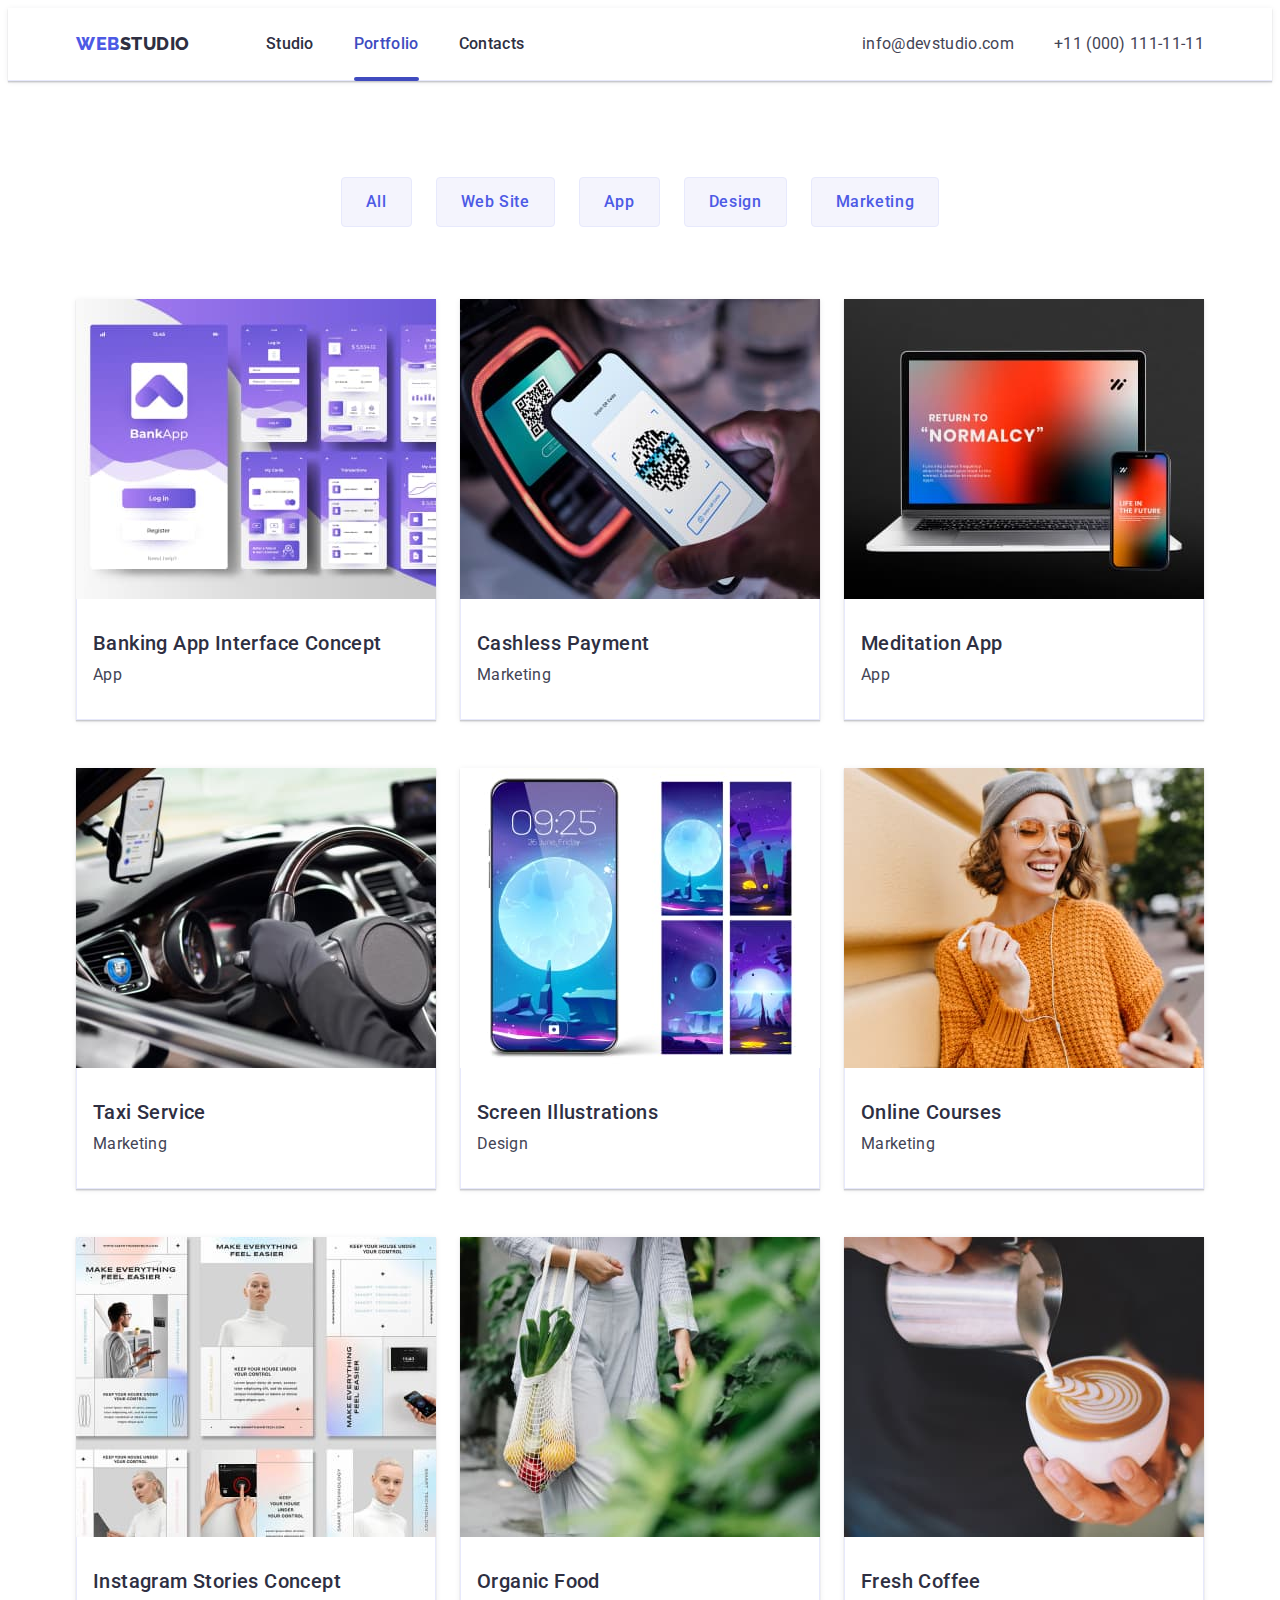
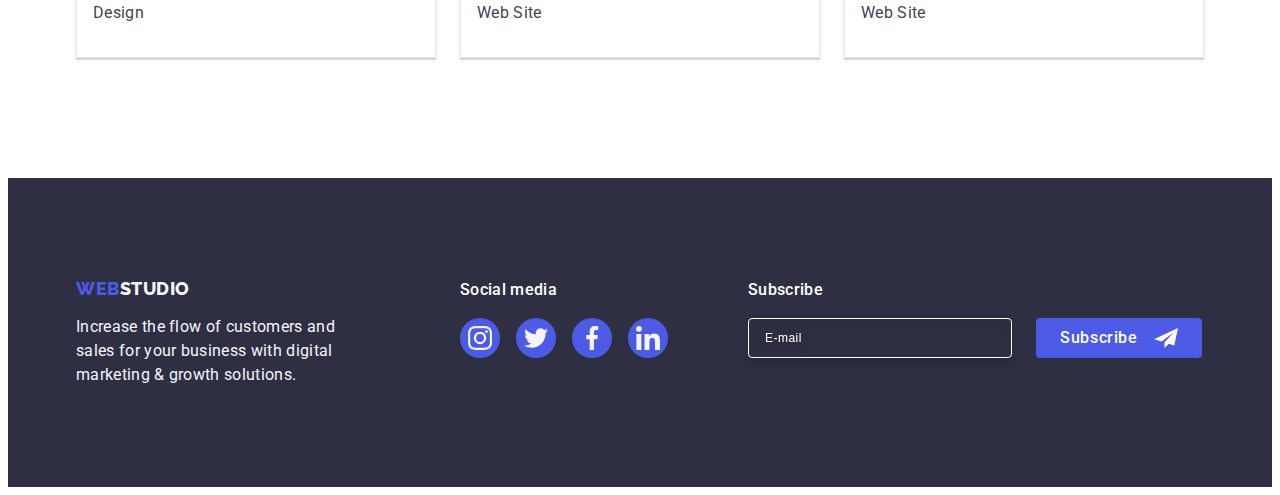
==== portfolio.html @ f2e0dff4 "Initial commit" ====
<!DOCTYPE html>
<html lang="en">
<head>
    <meta charset="UTF-8">
    <meta name="description" content="digital marketing and growth solutions for the business">
    <link rel="preconnect" href="https://fonts.googleapis.com">
    <link rel="preconnect" href="https://fonts.gstatic.com" crossorigin>
    <link href="https://fonts.googleapis.com/css2?family=Raleway:wght@800&family=Roboto:wght@400;500;700;900&display=swap" rel="stylesheet">
    <title>Portfolio</title>
    <link rel="stylesheet" href="https://cdnjs.cloudflare.com/ajax/libs/modern-normalize/2.0.0/modern-normalize.min.css" integrity="sha512-4xo8blKMVCiXpTaLzQSLSw3KFOVPWhm/TRtuPVc4WG6kUgjH6J03IBuG7JZPkcWMxJ5huwaBpOpnwYElP/m6wg==" crossorigin="anonymous" referrerpolicy="no-referrer" />
    <link rel="stylesheet" href="./css/styles.css"/>
</head>

<body>
    <header class="header">
<div class="container header-container">
    <nav class="header-navigation">
        <a href="./index.html" class="header-logo link">Web<span class="header-logo-studio">Studio</span></a>
        <ul class="header-menu-list list">
            <li class="header-menu-item"><a href="./index.html" class="header-item link">Studio</a></li>
            <li class="header-menu-item"><a href="./portfolio.html" class="header-item current link">Portfolio</a></li>
            <li class="header-menu-item"><a href="" class="header-item link">Contacts</a></li>
        </ul>
    </nav>
    <address class="address">
        <ul class="header-contacts-list list">
            <li>
                <a href="mailto:info@devstudio.com" class="header-contacts-item link">info@devstudio.com</a>
            </li>
            <li>
                <a href="tel:+110001111111" class="header-contacts-item link">+11 (000) 111-11-11</a>
            </li>
        </ul>
        
    </address>
</div>
    </header>

    <main>
        <section class="section-portfolio">
            <div class="container">
                <h1 class="visually-hidden">Lorem ipsum dolor sit amet consectetur adipisicing elit. Repellendus unde facere blanditiis vitae nobis saepe enim possimus magnam dolorum.</h1>
                <ul class="button-list list">
                    <li><button class="button-item" type="button">All</button></li>
                    <li><button class="button-item" type="button">Web Site</button></li>
                    <li><button class="button-item" type="button">App</button></li>
                    <li><button class="button-item" type="button">Design</button></li>
                    <li><button class="button-item" type="button">Marketing</button></li>
                </ul>
            
                <ul class="menu-services-list list">
                    <li class="card-portf">
                        <a class="menu-services-item link" href="">
                            <div class="card-portfolio-wrap">
                                <img class="card-portfolio" src="./images/banking_app_interface.jpg" alt="banking app interface" 
                                width="360" 
                                height="300">
                                
                                <p class="cover-card-portf-text">14 Stylish and User-Friendly App Design Concepts · Task Manager App · Calorie Tracker App · Exotic Fruit Ecommerce App · Cloud Storage App</p>
                                
                            </div>
                                <div class="by-line-portf">
                                    <h2 class="name-menu-item">Banking App Interface Concept</h2>
                                    <p class="menu-text">App</p>
                                </div>
                            
                        </a>
                    </li>
                <li class="card-portf">
                    <a class="menu-services-item link" href="">
                        <div class="card-portfolio-wrap">
                            <img class="image-portfolio" src="./images/cashless_payment.jpg" alt="payment by phone"
                            width="360" 
                            height="300">
                            
                                <p class="cover-card-portf-text">14 Stylish and User-Friendly App Design Concepts · Task Manager App · Calorie Tracker App · Exotic Fruit Ecommerce App · Cloud Storage App</p>
                    
                        </div>
                        <div class="by-line-portf">
                            <h2 class="name-menu-item">Cashless Payment</h2>
                            <p class="menu-text">Marketing</p>
                        </div>
                    </a>
                </li>
                <li class="card-portf">
                    <a class="menu-services-item link" href="">
                        <div class="card-portfolio-wrap">
                            <img class="image-portfolio" src="./images/meditation_app.jpg" alt="laptop and phone"
                            width="360" 
                            height="300">
                            
                                <p class="cover-card-portf-text">14 Stylish and User-Friendly App Design Concepts · Task Manager App · Calorie Tracker App · Exotic Fruit Ecommerce App · Cloud Storage App</p>
            
                        </div>
                        <div class="by-line-portf">
                            <h2 class="name-menu-item">Meditation App</h2>
                            <p class="menu-text">App</p>
                        </div>
                    </a>
                </li>
                <li class="card-portf">
                    <a class="menu-services-item link" href="">
                        <div class="card-portfolio-wrap">
                            <img class="image-portfolio" src="./images/taxi_service.jpg" alt="steering wheel in a car"
                            width="360" 
                            height="300">
                            
                                <p class="cover-card-portf-text">14 Stylish and User-Friendly App Design Concepts · Task Manager App · Calorie Tracker App · Exotic Fruit Ecommerce App · Cloud Storage App</p>
                            
                        </div>
                        <div class="by-line-portf">
                            <h2 class="name-menu-item">Taxi Service</h2>
                            <p class="menu-text">Marketing</p>
                        </div>
                    </a>
                </li>
                <li class="card-portf">
                    <a class="menu-services-item link" href="">
                        <div class="card-portfolio-wrap">
                            <img class="image-portfolio" src="./images/screen_illustrations.jpg" alt="Screenshot options"
                            width="360" 
                            height="300">
                            
                                <p class="cover-card-portf-text">14 Stylish and User-Friendly App Design Concepts · Task Manager App · Calorie Tracker App · Exotic Fruit Ecommerce App · Cloud Storage App</p>
                            
                        </div>
                        <div class="by-line-portf">
                            <h2 class="name-menu-item">Screen Illustrations</h2>
                            <p class="menu-text">Design</p>
                        </div>
                    </a>
                </li>
                <li class="card-portf">
                    <a class="menu-services-item link" href="">
                        <div class="card-portfolio-wrap">
                            <img class="image-portfolio" src="./images/online_courses.jpg" alt="Girl with a phone"
                            width="360" 
                            height="300">
                            
                                <p class="cover-card-portf-text">14 Stylish and User-Friendly App Design Concepts · Task Manager App · Calorie Tracker App · Exotic Fruit Ecommerce App · Cloud Storage App</p>
                            
                        </div>
                        <div class="by-line-portf">
                            <h2 class="name-menu-item">Online Courses</h2>
                            <p class="menu-text">Marketing</p>
                        </div>
                    </a>
                </li>
                <li class="card-portf">
                    <a class="menu-services-item link" href="">
                        <div class="card-portfolio-wrap">
                            <img class="image-portfolio" src="./images/instagram_stories_concept.jpg" alt="instagram page layouts"
                            width="360" 
                            height="300">
                    
                                <p class="cover-card-portf-text">14 Stylish and User-Friendly App Design Concepts · Task Manager App · Calorie Tracker App · Exotic Fruit Ecommerce App · Cloud Storage App</p>
                            
                        </div>
                        <div class="by-line-portf">
                            <h2 class="name-menu-item">Instagram Stories Concept</h2>
                            <p class="menu-text">Design</p>
                        </div>
                    </a>
                </li>
                <li class="card-portf">
                    <a class="menu-services-item link" href="">
                        <div class="card-portfolio-wrap">
                            <img class="image-portfolio" src="./images/organic_food.jpg" alt="woman with vegetables"
                            width="360" 
                            height="300">
                            
                                <p class="cover-card-portf-text">14 Stylish and User-Friendly App Design Concepts · Task Manager App · Calorie Tracker App · Exotic Fruit Ecommerce App · Cloud Storage App</p>
                            
                        </div>
                        <div class="by-line-portf">
                            <h2 class="name-menu-item">Organic Food</h2>
                            <p class="menu-text">Web Site</p>
                        </div>
                    </a>
                </li>
                <li class="card-portf">
                    <a class="menu-services-item link" href="">
                        <div class="card-portfolio-wrap">
                            <img class="image-portfolio" src="./images/fresh_coffee.jpg" alt="barista pours cappuccino"
                            width="360" 
                            height="300">
                        
                                <p class="cover-card-portf-text">14 Stylish and User-Friendly App Design Concepts · Task Manager App · Calorie Tracker App · Exotic Fruit Ecommerce App · Cloud Storage App</p>
                        
                        </div>
                        <div class="by-line-portf">
                            <h2 class="name-menu-item">Fresh Coffee</h2>
                            <p class="menu-text">Web Site</p>
                        </div>
                    </a>
                </li>
            </ul>
            </div>
        </section>
    </main>
    
    <footer class="footer">
        <div class="container footer-wrap">
        <div class="info-container">
            <a href="./index.html" class="footer-logo link">Web<span class="footer-logo-studio">Studio</span></a>
            <p class="footer-text">Increase the flow of customers and sales for your business with digital marketing & growth solutions.</p>
        </div>
        <div class="footer-social-media">
            <p class="social-media">Social media</p>
            <ul class="footer-social-list list">
                <li class="social-item">
                    <a class="socials-link link" 
                    href=""
                    target="_blank"
                    rel="noopener noreferrer">
                    <svg class="socials-icon" width="24" height="24">
                    <use href="./images/icons.svg#icon-instagram-2"></use>
                    </svg>
                    </a>
                </li>
                <li class="social-item">
                    <a class="socials-link link" 
                    href=""
                    target="_blank"
                    rel="noopener noreferrer">
                    <svg class="socials-icon" width="24" height="24">
                    <use href="./images/icons.svg#icon-twitter-1"></use>
                    </svg>
                </a>
                </li>
                <li class="social-item">
                    <a class="socials-link link" 
                    href=""
                    target="_blank"
                    rel="noopener noreferrer">
                    <svg class="socials-icon" width="24" height="24">
                    <use href="./images/icons.svg#icon-facebook-1"></use>
                    </svg>
                </a>
                </li>
                <li class="social-item">
                    <a class="socials-link link" 
                    href=""
                    target="_blank"
                    rel="noopener noreferrer">
                    <svg class="socials-icon" width="24" height="24">
                    <use href="./images/icons.svg#icon-linkedin-1"></use>
                    </svg>
                </a>
                </li>
            </ul>
        </div>
        <div class="footer-input-wrap">
                <p class="social-media">Subscribe</p>
                <form class="footer-form">
                        <label for="email" class="footer-label">
                        <input type="email" class="footer-input" name="email" id="email" placeholder="E-mail">
                        </label>
                        <button type="submit" class="submit-footer-btn">Subscribe
                            <svg class="footer-btn-icon" width="24" height="24">
                        <use href="./images/icons.svg#icon-Frame-3"></use>
                        </svg>
                        </button>
                        
                </form>
            </div>
        </div>
    </footer>
</body>
</html>
---- css/styles.css ----
:root {
  --navyblue: #2e2f42;
  --slate: #434455;
  --white: #fff;
  --cloud: #f4f4fd;
  --iris: #4d5ae5;
  --ocean: #404bbf;
  --cornflover: #e7e9fc;
  --lightslate: #8e8f99;
  --dairy: #fcfcfc;
  --commonwhite: #ffffff;
  --green: #31D0AA;

}

* {
  box-sizing: border-box;
}

body {
  font-family: "Roboto", sans-serif;
  color: var(--slate, #434455);
  background-color: var(--white);
}

.header {
  max-width: 1440px;
  margin: 0 auto;
  border-bottom: 1px solid var(--cornflover);
  box-shadow: 0px 2px 1px rgba(46, 47, 66, 0.08),
    0px 1px 1px rgba(46, 47, 66, 0.16), 0px 1px 6px rgba(46, 47, 66, 0.08);
}

.header-logo {
  color: var(--iris, #4d5ae5);
  font-family: "Raleway", sans-serif;
  font-size: 18px;
  font-weight: 800;
  line-height: 1.17;
  letter-spacing: 0.03em;
  text-transform: uppercase;
  margin-right: 76px;
}

.header-logo-studio {
  color: var(--navyblue, #2e2f42);
}

.link {
  text-decoration: none;
}

.list {
  list-style-type: none;
}

p,
h1,
h2,
h3,
h4 {
  margin-top: 0;
  margin-bottom: 0;
}

ul,
ol {
  padding-left: 0;
  margin-top: 0;
  margin-bottom: 0;
}

img {
  display: block;
  max-width: 100%;
  height: auto;
}

.container {
  width: 100%;
  max-width: 1158px;
  padding-left: 15px;
  padding-right: 15px;
  margin: 0 auto;
}

/* HEADER!!!!!!!!!!! */
.header-menu-list {
  display: flex;
  gap: 40px;
}

.header-menu-item {
  position: relative;
}

.header-item {
  padding: 24px 0;
}

.header-container {
  display: flex;
  align-items: center;
}

.header-navigation {
  display: flex;
  align-items: center;
  margin-right: auto;
}

.header-item {
  display: block;
  color: var(--navyblue);
  font-size: 16px;
  font-weight: 500;
  line-height: 1.5;
  letter-spacing: 0.02em;
}

.current {
  position: relative;
  color: var(--ocean);
  transition: color 250ms cubic-bezier(0.4, 0, 0.2, 1);
}

.current:after {
  content: "";
  position: absolute;
  bottom: -1px;
  left: 0;
  width: 100%;
  height: 4px;
  border-radius: 2px;
  background: var(--ocean);
}


.header-item:active {
  color: var(--ocean, #404bbf);
}

.header-item:hover,
.header-item:focus {
  color: var(--ocean);
}

.header-contacts-list {
  display: flex;
  margin-left: auto;
  gap: 40px;
}

.header-contacts-item {
  color: var(--slate, #434455);
  font-size: 16px;
  line-height: 1.5;
  letter-spacing: 0.02em;
  transition: color 250ms cubic-bezier(0.4, 0, 0.2, 1);
}

.header-contacts-item:active {
  color: var(--ocean, #404bbf);
}

.header-contacts-item:hover,
.header-contacts-item:focus {
  color: var(--ocean, #404bbf);
}

.address {
  font-style: normal;
}

/* MAIN */
.visually-hidden {
  position: absolute;
  width: 1px;
  height: 1px;
  margin: -1px;
  border: 0;
  padding: 0;

  white-space: nowrap;
  clip-path: inset(100%);
  clip: rect(0 0 0 0);
  overflow: hidden;
}

.main-section {
  background-image: linear-gradient(
      rgba(46, 47, 66, 0.7),
      rgba(46, 47, 66, 0.7)
    ),
    url(../images/people-office.jpg);
  background-color: var(--navyblue);
  background-size: cover;
  padding: 188px 0;
  /* width: 100%; */
  max-width: 1440px;
  background-repeat: no-repeat;
  background-position: center;
  block-size: cover;
  margin: 0 auto;
}

.main-title {
  color: var(--white, #fff);
  font-size: 56px;
  line-height: 1.07;
  letter-spacing: 0.02em;
  text-align: center;
  max-width: 496px;
  margin: 0 auto;
}

.button-order {
  display: block;
  min-width: 169px;
  height: 56px;
  margin: 0 auto;
  font-family: "Roboto", sans-serif;
  color: var(--white, #fff);
  font-size: 16px;
  font-weight: 500;
  line-height: 1.5;
  letter-spacing: 0.04em;
  background-color: var(--iris, #4d5ae5);
  cursor: pointer;
  margin-top: 48px;
  padding: 16px 32px;
  border: none;
  border-radius: 4px;
  align-items: flex-start;
  transition: background-color 250ms cubic-bezier(0.4, 0, 0.2, 1);
}

.button-order:active {
  background: var(--ocean, #404bbf);
}

.button-order:hover,
.button-order:focus {
  background: var(--ocean, #404bbf);
}

.second-section {
  padding: 120px 0;
}

.third-section {
  padding-bottom: 120px;
}

.fourth-section {
  background-color: var(--cloud);
  padding: 120px 0;
  max-width: 1440px;
  margin: 0 auto;
}

.fifth-section {
  padding: 120px 0;
}

.business-strategies {
  display: flex;
  gap: 24px;
}

.menu-item {
  width: calc((100% - 3 * 24px) / 4);
  
}

.strategies-icon-wrap {
  /* position: relative; */
  display: flex;
  justify-content: center;
  align-items: center;
  width: 100%;
  height: 112px;
  border-radius: 4px;
  background: var(--cloud, #F4F4FD);
  flex-shrink: 0;
  padding: 24px 100px;
  margin-bottom: 8px;
}

.strategies-icon {
  /* position: absolute; */
  /* top: 50%;
  left: 50%;
  transform: translate(-50%, -50%); */
}

.name-menu-item {
  color: var(--navyblue, #2e2f42);
  font-size: 20px;
  font-weight: 500;
  line-height: 1.2;
  letter-spacing: 0.02em;
  margin-bottom: 8px;
}

.menu-text {
  color: var(--slate);
  font-size: 16px;
  line-height: 1.5;
  letter-spacing: 0.02em;
}

.title {
  color: var(--navyblue, #2e2f42);
  font-size: 36px;
  line-height: 1.11;
  letter-spacing: 0.02em;
  text-transform: capitalize;
  text-align: center;
  /* padding-top: 120px; */
  margin-bottom: 72px;
}

.services-list {
  display: flex;
  gap: 24px;
}

.card-image {
  margin: 0;
}

.team-members-list {
  display: flex;
  gap: 24px;
}

.team-members-item {
  background-color: var(--white);
  width: calc((100% - 24px * 3) / 4);
  border-radius: 0px 0px 4px 4px;
  box-shadow: 0px 2px 1px 0px rgba(46, 47, 66, 0.08), 0px 1px 1px 0px rgba(46, 47, 66, 0.16), 0px 1px 6px 0px rgba(46, 47, 66, 0.08);
}

.name-item-team {
  background-color: var(--white);
  margin-bottom: 8px;
}

.by-line {
  padding: 32px 0px;
  margin: 0;
  text-align: center;
  border: 1px solid var(--cornflower);
}

.teams-social-networks {
  display: flex;
  gap: 24px;
  align-items: center;
  justify-content: center;
  padding: 8px 16px 0px;
}

.networks-of-team-members {
  width: 40px;
  height: 40px;
} 

.networks-link-section {
  display: flex;
  background-color: var(--iris);
  border-radius: 50%;
  width: 100%;
  height: 100%;
  justify-content: center;
  align-items: center;
  transition: background-color 250ms cubic-bezier(0.4, 0, 0.2, 1);
}

.networks-link-section:hover,
.networks-link-section:focus {
  background-color: var(--ocean);
}


.menu-text {
}

.customers-list {
  display: flex;
  align-items: flex-start;
  gap: 24px;
}

.customers-item {
  width: 168px;
  height: 88px;
  flex-shrink: 0;
}

.customers-link {
  display: flex;
  color: var(--lightslate);
  border: 1px solid var(--lightslate, #8e8f99);
  border-radius: 4px;
  width: 100%;
  height: 100%;
  justify-content: center;
  align-items: center;
  transition: border-color 250ms cubic-bezier(0.4, 0, 0.2, 1), color 250ms cubic-bezier(0.4, 0, 0.2, 1);
}

.customers-link:hover,
.customers-link:focus {
  border-color: var(--ocean);
  color: var(--ocean);
}

.customers-icon {
  fill: currentColor;
  transition: fill 250ms cubic-bezier(0.4, 0, 0.2, 1);
}

.footer {
  background-color: var(--navyblue);
  padding: 100px 0;
}

.container.footer-wrap {
  display: flex;
  align-items: baseline;
}

.info-container {
  margin-right: 120px;
  
}

.footer-logo {
  display: inline-block;
  margin-bottom: 16px;
  color: var(--iris, #4d5ae5);
  font-family: "Raleway", sans-serif;
  font-size: 18px;
  font-weight: 800;
  line-height: 1.17;
  letter-spacing: 0.03em;
  text-transform: uppercase;
}

.footer-logo-studio {
  color: var(--cloud);
}

.footer-text {
  color: var(--cloud, #f4f4fd);
  font-size: 16px;
  line-height: 1.5;
  letter-spacing: 0.02em;
  background-color: var(--navyblue);
  width: 264px;
}

.footer-social-media {
  margin-right: 80px;
}

.social-media {
  margin-bottom: 16px;
  font-weight: 500;
  font-size: 16px;
  line-height: 1.5;
  letter-spacing: 0.02em;
  color: var(--white);
}

.footer-social-list {
  display: flex;
  gap: 16px;
}

.social-item {
  width: 40px;
  height: 40px;
}

.socials-icon {
  fill: var(--cloud);
}

.socials-link {
  display: flex;
  background-color: var(--iris);
  border-radius: 50%;
  width: 100%;
  height: 100%;
  justify-content: center;
  align-items: center;
  transition: background-color 250ms cubic-bezier(0.4, 0, 0.2, 1);
}

.socials-link:hover,
.socials-link:focus {
  background-color: var(--green);
}

.footer-form {
  display: flex;
  gap: 24px;
}

.footer-form:first-child {
  gap: 0px;
}

.footer-input {
  background-color: transparent;
  border-radius: 4px;
  border: 1px solid var(--white, #FFF);
  box-shadow: 0px 4px 4px 0px rgba(0, 0, 0, 0.15);
  width: 264px;
  height: 40px;
  padding-left: 16px;  
  font-size: 12px;
  line-height: 1.5;
  letter-spacing: 0.04em;
  filter: drop-shadow(0px 4px 4px rgba(0, 0, 0, 0.15));
  color: var(--white, #FFF);
}

input::placeholder {
color: var(--white, #FFF);
}

.submit-footer-btn {
  display: flex;
  min-width: 165px;
  height: 40px;
  justify-content: center;
  margin: 0 auto;
  font-family: "Roboto", sans-serif;
  color: var(--white, #fff);
  font-size: 16px;
  font-weight: 500;
  line-height: 1.5;
  letter-spacing: 0.04em;
  background-color: var(--iris, #4d5ae5);
  cursor: pointer;
  padding: 8px 24px;
  border: none;
  border-radius: 4px;
  align-items: center;
  transition: background-color 250ms cubic-bezier(0.4, 0, 0.2, 1);
}

.footer-btn-icon {
  fill: var(--white);
  margin-left: 16px;
}

.submit-footer-btn:active {
  background: var(--ocean, #404bbf);
}

.submit-footer-btn:hover,
.submit-footer-btn:focus {
  background: var(--ocean, #404bbf);
}


/* PAGE 2 */

.section-portfolio {
  padding: 96px 0 120px 0;
}

.button-list {
  display: flex;
  justify-content: center;
  gap: 24px;
  margin-bottom: 72px;
}

.button-item {
  font-family: "Roboto", sans-serif;
  color: var(--iris, #4d5ae5);
  /* text-align: center; */
  font-size: 16px;
  font-weight: 500;
  line-height: 1.5;
  letter-spacing: 0.04em;
  background: var(--cloud, #f4f4fd);
  cursor: pointer;
  padding: 12px 24px;
  border: 1px solid var(--cornflover);
  border-radius: 4px;
  transition: color 250ms cubic-bezier(0.4, 0, 0.2, 1), background-color 250ms cubic-bezier(0.4, 0, 0.2, 1), border-color 250ms cubic-bezier(0.4, 0, 0.2, 1), box-shadow 250ms cubic-bezier(0.4, 0, 0.2, 1);
}

.button-item:hover,
.button-item:focus {
  color: var(--white, #fff);
  background: var(--ocean, #404bbf);
  border: 1px solid transparent;
  box-shadow: 0px 3px 1px rgba(0, 0, 0, 0.1), 0px 2px 1px rgba(0, 0, 0, 0.08), 0px 2px 2px rgba(0, 0, 0, 0.12);
}

.menu-services-list {
  display: flex;
  flex-wrap: wrap;
  gap: 48px 24px;
}

.menu-services-item {
display: block;
box-shadow: 0px 2px 1px 0px rgba(46, 47, 66, 0.08), 0px 1px 1px 0px rgba(46, 47, 66, 0.16), 0px 1px 6px 0px rgba(46, 47, 66, 0.08);
transition: box-shadow 250ms cubic-bezier(0.4, 0, 0.2, 1); 
}

.menu-services-item:hover .cover-card-portf-text,
.menu-services-item:focus .cover-card-portf-text {
  transform: translateY(0%);
}

.image-portfolio {
}

.by-line-portf {
  padding: 32px 16px;
  border: 1px solid var(--cornflover);
  border-top: none;
}

.card-portf {
  width: calc((100% - 48px) / 3);
}

.card-portfolio-wrap {
  position: relative;
  overflow: hidden;
}


.cover-card-portf-text {
position: absolute;
top: 0;
color: var(--cloud, #F4F4FD);
font-size: 16px;
line-height: 1.5;
letter-spacing: 0.02em;
padding: 40px 32px;
background-color: var(--iris);
height: 100%;
width: 100%;
transform: translateY(100%);
transition: transform 250ms cubic-bezier(0.4, 0, 0.2, 1);
}

/* -------MODAL WINDOW------- */

.backdrop {
  position: fixed;
  width: 100%;
  height: 100%;
  background-color: rgba(46, 47, 66, 0.4);
  top: 0;
  transition: opacity 250ms cubic-bezier(0.4, 0, 0.2, 1),
    visibility 250ms cubic-bezier(0.4, 0, 0.2, 1);
}

.modal {
  position: absolute;
  top: 50%;
  left: 50%;
  transform: translate(-50%, -50%) scale(1);
  width: 408px;
  min-height: 584px;
  border-radius: 4px;
  background: var(--dairy, #fcfcfc);
  box-shadow: 0px 2px 1px 0px rgba(0, 0, 0, 0.2),
    0px 1px 3px 0px rgba(0, 0, 0, 0.12), 0px 1px 1px 0px rgba(0, 0, 0, 0.14);
  transition: transform 250ms cubic-bezier(0.4, 0, 0.2, 1);
  padding: 72px 24px 24px;
}

.modal-title {
color: var(--navyblue, #2E2F42);
text-align: center;
font-size: 16px;
font-weight: 500;
line-height: 1.5;
letter-spacing: 0.02em;
margin-bottom: 16px;
}

.modal-field {
  margin-bottom: 8px;
}

.modal-field-comment {
  margin-bottom: 16px;
}

.modal-field-checkbox {
  margin-bottom: 24px;
}

.input-wrap {
position: relative;
}

.modal-input {
  outline: none;
  width: 100%;
  height: 40px;
  border-radius: 4px;
  border: 1px solid var(--navyblue-modal, rgba(46, 47, 66, 0.40));
  padding-left: 38px;
  transition: border-color 250ms cubic-bezier(0.4, 0, 0.2, 1);
  background-color: transparent;
  outline: transparent;
}

.modal-comment {
  outline: none;
  width: 100%;
  height: 120px;
  border-radius: 4px;
  border: 1px solid var(--navyblue-modal, rgba(46, 47, 66, 0.40));
  padding: 8px 16px;
  transition: border-color 250ms cubic-bezier(0.4, 0, 0.2, 1);
  resize: none;
  font-size: 12px;
  line-height: 1.17;
  letter-spacing: 0.04em;
  color: var(--navyblue-modal, rgba(46, 47, 66, 0.40));
  background-color: transparent;
  outline: transparent;
}

.modal-comment:focus {
  border-color: var(--iris);
}

textarea::placeholder {
color: var(--navyblue-modal, rgba(46, 47, 66, 0.40));
}

.modal-input:focus {
  border-color: var(--iris);
}

.modal-input:focus + .modal-icon {
fill: var(--iris);
}

.form-label {
display: block;
color: var(--lightslate, #8E8F99);
font-size: 12px;
font-weight: 400;
line-height: 1.17;
letter-spacing: 0.04em;
margin-bottom: 4px;
}

.modal-icon {
  fill: var(--navyblue);
  transition: fill 250ms cubic-bezier(0.4, 0, 0.2, 1);
  position: absolute;
  left: 16px;
  top: 50%;
  transform: translateY(-50%);
  transition: fill 250ms cubic-bezier(0.4, 0, 0.2, 1),
}


.backdrop.is-hidden .modal {
  transform: translate(-50%, -50%) scale(0);
}

.close-modal-btn {
  display: flex;
  position: absolute;
  top: 24px;
  right: 24px;
  border-radius: 50%;
  width: 24px;
  height: 24px;
  flex-shrink: 0;
  align-items: center;
  justify-content: center;
  cursor: pointer;
  padding: 0;
  background-color: var(--cornflover);
  border: 1px solid rgba(0, 0, 0, 0.1);
  transition: background-color 250ms cubic-bezier(0.4, 0, 0.2, 1),
    border 250ms cubic-bezier(0.4, 0, 0.2, 1);
}

.close-icon {
  fill: var(--navyblue);
  transition: fill 250ms cubic-bezier(0.4, 0, 0.2, 1);
  width: 8px;
  height: 8px;
  flex-shrink: 0;
  align-items: center;
}

.close-modal-btn:hover,
.close-modal-btn:focus {
  background-color: var(--ocean);
  border: none;
}

.close-modal-btn:hover .close-icon,
.close-modal-btn:focus .close-icon {
  fill: var(--commonwhite);
}

.is-hidden {
  opacity: 0;
  visibility: hidden;
  pointer-events: none;
}

.modal-check-text {
color: var(--lightslate, #8E8F99);
font-size: 12px;
font-weight: 400;
line-height: 1.17;
letter-spacing: 0.04em;
align-items: center;
}

.modal-check-link {
  color: var(--iris, #4D5AE5);
}

.checkbox-style {
  width: 16px;
  height: 16px;
  border: 1px solid rgba(46, 47, 66, 0.40); 
  margin-right: 8px;
  border-radius: 2px;
  display: inline-flex;
  align-items: center;
  justify-content: center;
  fill: transparent;
  transition: background-color 250ms cubic-bezier(0.4, 0, 0.2, 1), border 250ms cubic-bezier(0.4, 0, 0.2, 1), fill 250ms cubic-bezier(0.4, 0, 0.2, 1);
}

.modal-check:checked + .modal-check-text .checkbox-style {
  background-color: var(--ocean);
  border: none;
  fill: var(--cloud);
}

.submit-modal-btn {
  display: block;
  min-width: 169px;
  height: 56px;
  margin: 0 auto;
  font-family: "Roboto", sans-serif;
  color: var(--white, #fff);
  font-size: 16px;
  font-weight: 500;
  line-height: 1.5;
  letter-spacing: 0.04em;
  background-color: var(--iris, #4d5ae5);
  cursor: pointer;
  margin-top: 24px;
  padding: 16px 32px;
  border: none;
  border-radius: 4px;
  align-items: flex-start;
  transition: background-color 250ms cubic-bezier(0.4, 0, 0.2, 1);
}

.submit-modal-btn:active {
  background: var(--ocean, #404bbf);
}

.submit-modal-btn:hover,
.submit-modal-btn:focus {
  background: var(--ocean, #404bbf);
}
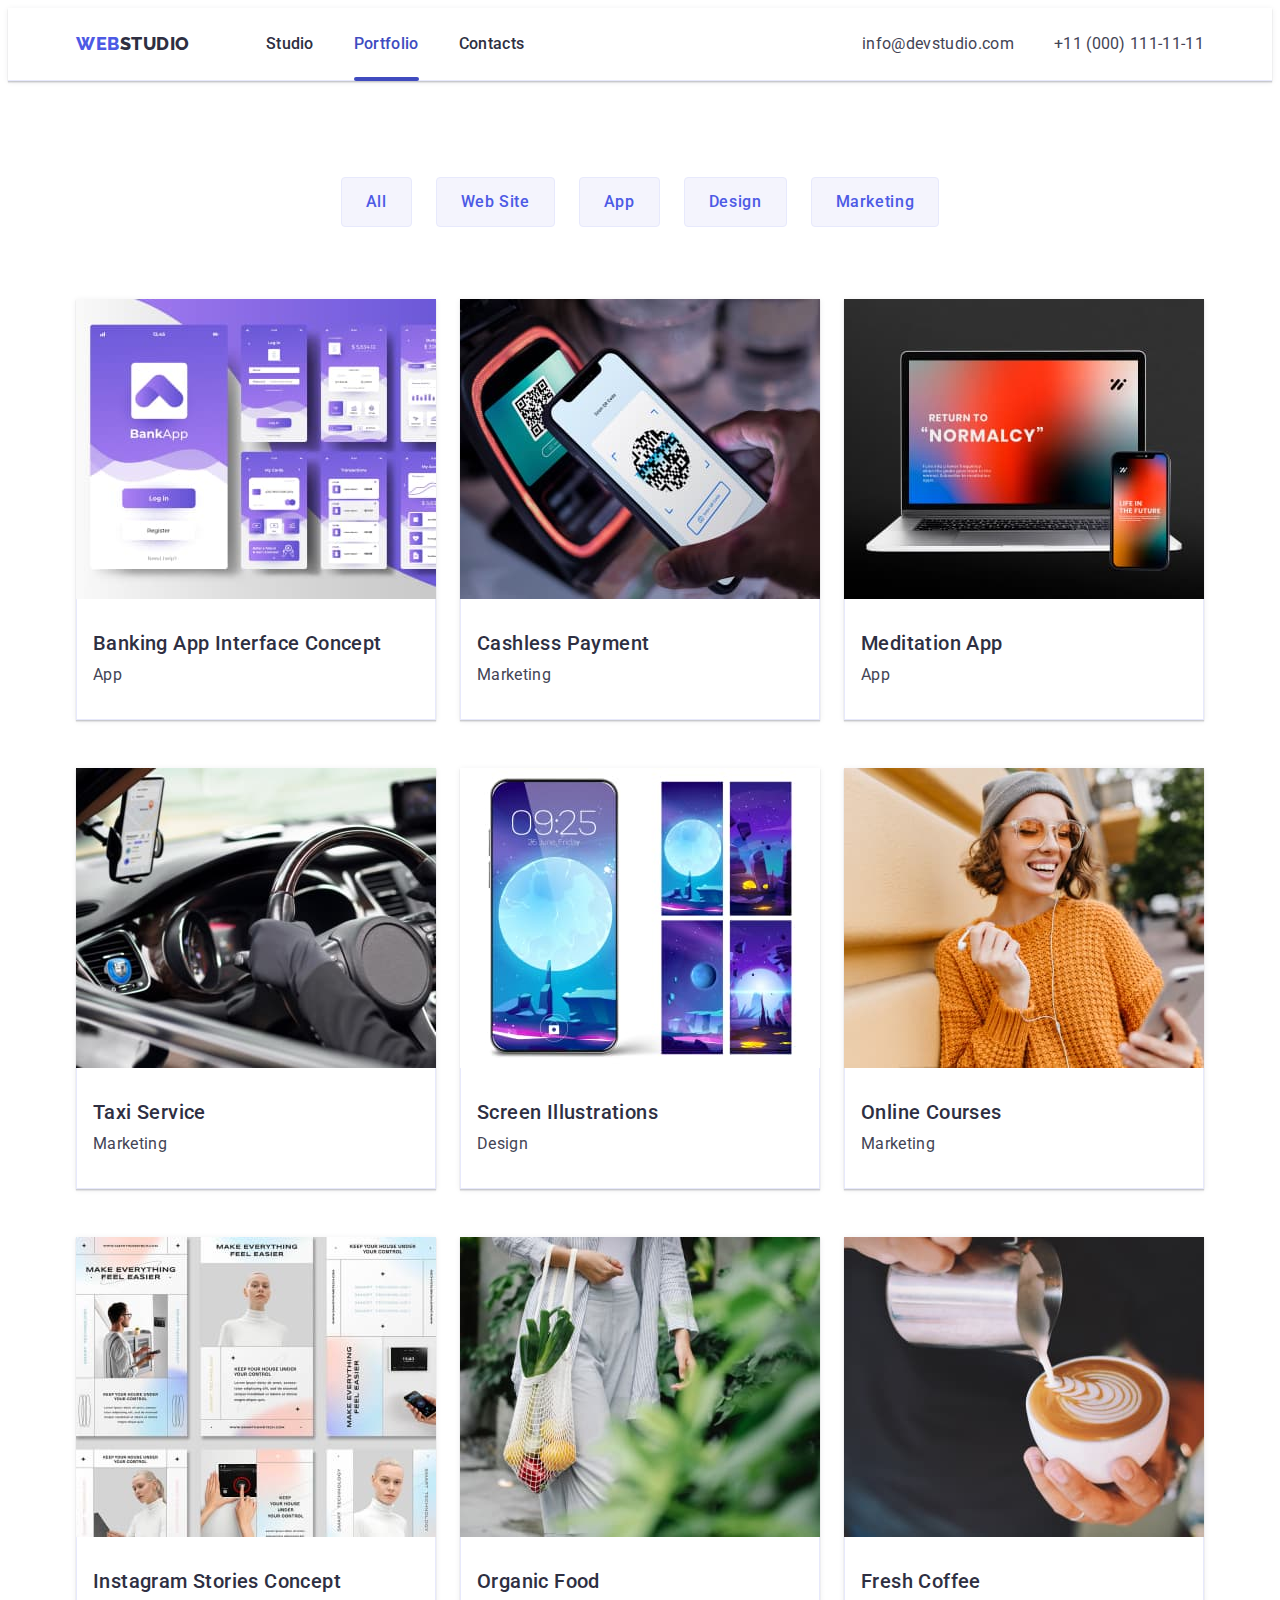
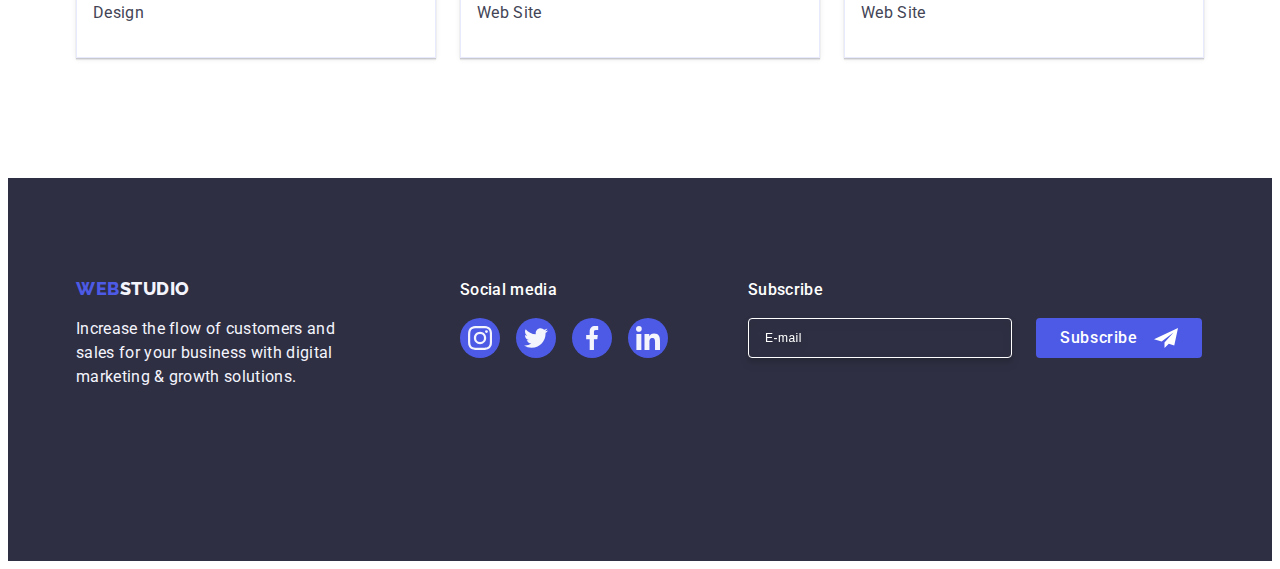
==== commit 54cc9cf3: "DZ6_var4" ====
--- a/portfolio.html
+++ b/portfolio.html
@@ -6,9 +6,11 @@
     <link rel="preconnect" href="https://fonts.googleapis.com">
     <link rel="preconnect" href="https://fonts.gstatic.com" crossorigin>
     <link href="https://fonts.googleapis.com/css2?family=Raleway:wght@800&family=Roboto:wght@400;500;700;900&display=swap" rel="stylesheet">
+    <meta name="viewport" content="width=device-width, initial-scale=1.0" />
     <title>Portfolio</title>
     <link rel="stylesheet" href="https://cdnjs.cloudflare.com/ajax/libs/modern-normalize/2.0.0/modern-normalize.min.css" integrity="sha512-4xo8blKMVCiXpTaLzQSLSw3KFOVPWhm/TRtuPVc4WG6kUgjH6J03IBuG7JZPkcWMxJ5huwaBpOpnwYElP/m6wg==" crossorigin="anonymous" referrerpolicy="no-referrer" />
     <link rel="stylesheet" href="./css/styles.css"/>
+    <link rel="stylesheet" href="./css/media.css"/>
 </head>
 
 <body>
--- a/css/styles.css
+++ b/css/styles.css
@@ -9,8 +9,7 @@
   --lightslate: #8e8f99;
   --dairy: #fcfcfc;
   --commonwhite: #ffffff;
-  --green: #31D0AA;
-
+  --green: #31d0aa;
 }
 
 * {
@@ -24,6 +23,7 @@
 }
 
 .header {
+  padding: 24px 0;
   max-width: 1440px;
   margin: 0 auto;
   border-bottom: 1px solid var(--cornflover);
@@ -39,7 +39,7 @@
   line-height: 1.17;
   letter-spacing: 0.03em;
   text-transform: uppercase;
-  margin-right: 76px;
+  /* margin-right: 76px; */
 }
 
 .header-logo-studio {
@@ -88,6 +88,7 @@
 .header-menu-list {
   display: flex;
   gap: 40px;
+  display: none;
 }
 
 .header-menu-item {
@@ -101,6 +102,7 @@
 .header-container {
   display: flex;
   align-items: center;
+  justify-content: left;
 }
 
 .header-navigation {
@@ -135,6 +137,10 @@
   background: var(--ocean);
 }
 
+.header-icon {
+  fill: transparent;
+  stroke: var(--navyblue);
+}
 
 .header-item:active {
   color: var(--ocean, #404bbf);
@@ -149,6 +155,7 @@
   display: flex;
   margin-left: auto;
   gap: 40px;
+  display: none;
 }
 
 .header-contacts-item {
@@ -170,6 +177,121 @@
 
 .address {
   font-style: normal;
+}
+
+.hamburger {
+  padding: 0;
+  background-color: var(--white);
+  border: none;
+}
+
+/* MOBILE WINDOW */
+
+.mob-menu {
+  position: fixed;
+  top: 0;
+  z-index: 20;
+  background-color: var(--white);
+  width: 100vw;
+  height: 100vh;
+  padding: 24px 24px 40px 40px;
+  display: flex;
+  flex-direction: column;
+  justify-content: space-between;
+}
+.close-mob-menu-btn {
+  display: flex;
+  position: absolute;
+  top: 24px;
+  right: 24px;
+  border-radius: 50%;
+  width: 24px;
+  height: 24px;
+  flex-shrink: 0;
+  align-items: center;
+  justify-content: center;
+  cursor: pointer;
+  padding: 0;
+  background-color: transparent;
+  border: 1px solid rgba(0, 0, 0, 0.1);
+  transition: background-color 250ms cubic-bezier(0.4, 0, 0.2, 1),
+    border 250ms cubic-bezier(0.4, 0, 0.2, 1);
+}
+.close-icon {
+}
+.mob-menu-navigation {
+  display: flex;
+  flex-wrap: wrap;
+}
+
+.mob-menu-list {
+  margin-top: 56px;
+  margin-bottom: 100px;
+}
+.list {
+}
+.mob-menu-item:not(:last-child) {
+  margin-bottom: 40px;
+}
+.mob-menu-link {
+  color: var(--navyblue, #2e2f42);
+  font-size: 36px;
+  font-weight: 700;
+  line-height: 1.11;
+  letter-spacing: 0.02em;
+  text-transform: capitalize;
+}
+
+.mob-menu-link:hover,
+.mob-menu-link:focus {
+  color: var(--ocean, #404bbf);
+}
+
+.mob-menu-contacts-list {
+  margin-bottom: 48px;
+}
+
+.mob-menu-contacts:nth-child(2) {
+  order: -1;
+}
+
+.mob-menu-contacts:not(:last-child) {
+  margin-bottom: 40px;
+}
+.mob-menu-contacts-mail {
+  color: var(--slate, #434455);
+  font-size: 20px;
+  font-weight: 500;
+  line-height: 1.2;
+  letter-spacing: 0.02em;
+}
+
+.mob-menu-contacts-phone {
+  color: var(--iris, #4d5ae5);
+  font-size: 36px;
+  font-weight: 700;
+  line-height: 1.11;
+  letter-spacing: 0.02em;
+  text-transform: capitalize;
+}
+
+.mob-menu-social-list {
+  display: flex;
+  gap: 56px;
+}
+.social-item {
+}
+.socials-link {
+}
+.socials-icon {
+}
+.main-section {
+}
+.container {
+}
+.main-title {
+}
+.button-order {
 }
 
 /* MAIN */
@@ -192,10 +314,10 @@
       rgba(46, 47, 66, 0.7),
       rgba(46, 47, 66, 0.7)
     ),
-    url(../images/people-office.jpg);
+    url(../images/people-office-mob.jpg);
   background-color: var(--navyblue);
   background-size: cover;
-  padding: 188px 0;
+  padding: 112px 0;
   /* width: 100%; */
   max-width: 1440px;
   background-repeat: no-repeat;
@@ -204,13 +326,25 @@
   margin: 0 auto;
 }
 
+@media (min-device-pixel-ratio: 2),
+  (min-resolution: 192dpi),
+  (min-resolution: 2dppx) {
+  .main-section {
+    background-image: linear-gradient(
+        rgba(46, 47, 66, 0.7),
+        rgba(46, 47, 66, 0.7)
+      ),
+      url(../images/people-office-mob-2x.jpg);
+  }
+}
+
 .main-title {
   color: var(--white, #fff);
-  font-size: 56px;
-  line-height: 1.07;
+  font-size: 36px;
+  line-height: 1.11;
   letter-spacing: 0.02em;
   text-align: center;
-  max-width: 496px;
+  max-width: 320px;
   margin: 0 auto;
 }
 
@@ -227,7 +361,7 @@
   letter-spacing: 0.04em;
   background-color: var(--iris, #4d5ae5);
   cursor: pointer;
-  margin-top: 48px;
+  margin-top: 72px;
   padding: 16px 32px;
   border: none;
   border-radius: 4px;
@@ -245,32 +379,31 @@
 }
 
 .second-section {
-  padding: 120px 0;
+  padding: 96px 0;
 }
 
 .third-section {
   padding-bottom: 120px;
+  display: none;
 }
 
 .fourth-section {
   background-color: var(--cloud);
-  padding: 120px 0;
-  max-width: 1440px;
-  margin: 0 auto;
+  padding: 96px 0;
 }
 
 .fifth-section {
-  padding: 120px 0;
+  padding: 96px 0;
 }
 
 .business-strategies {
   display: flex;
-  gap: 24px;
+  flex-wrap: wrap;
+  gap: 72px;
 }
 
 .menu-item {
-  width: calc((100% - 3 * 24px) / 4);
-  
+  /* width: calc((100% - 3 * 24px) / 4); */
 }
 
 .strategies-icon-wrap {
@@ -281,10 +414,11 @@
   width: 100%;
   height: 112px;
   border-radius: 4px;
-  background: var(--cloud, #F4F4FD);
+  background: var(--cloud, #f4f4fd);
   flex-shrink: 0;
   padding: 24px 100px;
   margin-bottom: 8px;
+  display: none;
 }
 
 .strategies-icon {
@@ -296,11 +430,12 @@
 
 .name-menu-item {
   color: var(--navyblue, #2e2f42);
-  font-size: 20px;
-  font-weight: 500;
-  line-height: 1.2;
+  font-size: 36px;
+  font-weight: 700;
+  line-height: 1.1;
   letter-spacing: 0.02em;
   margin-bottom: 8px;
+  text-align: center;
 }
 
 .menu-text {
@@ -308,6 +443,7 @@
   font-size: 16px;
   line-height: 1.5;
   letter-spacing: 0.02em;
+  font-weight: 500;
 }
 
 .title {
@@ -332,14 +468,19 @@
 
 .team-members-list {
   display: flex;
-  gap: 24px;
+  flex-wrap: wrap;
+  justify-content: center;
+  gap: 72px;
 }
 
 .team-members-item {
   background-color: var(--white);
-  width: calc((100% - 24px * 3) / 4);
+  /* width: calc((100% - 24px * 3) / 4); */
+  width: 264px;
   border-radius: 0px 0px 4px 4px;
-  box-shadow: 0px 2px 1px 0px rgba(46, 47, 66, 0.08), 0px 1px 1px 0px rgba(46, 47, 66, 0.16), 0px 1px 6px 0px rgba(46, 47, 66, 0.08);
+  box-shadow: 0px 2px 1px 0px rgba(46, 47, 66, 0.08),
+    0px 1px 1px 0px rgba(46, 47, 66, 0.16),
+    0px 1px 6px 0px rgba(46, 47, 66, 0.08);
 }
 
 .name-item-team {
@@ -365,7 +506,7 @@
 .networks-of-team-members {
   width: 40px;
   height: 40px;
-} 
+}
 
 .networks-link-section {
   display: flex;
@@ -383,18 +524,17 @@
   background-color: var(--ocean);
 }
 
-
 .menu-text {
 }
 
 .customers-list {
   display: flex;
-  align-items: flex-start;
-  gap: 24px;
+  flex-wrap: wrap;
+  gap: 72px 16px;
 }
 
 .customers-item {
-  width: 168px;
+  width: 190px;
   height: 88px;
   flex-shrink: 0;
 }
@@ -408,7 +548,8 @@
   height: 100%;
   justify-content: center;
   align-items: center;
-  transition: border-color 250ms cubic-bezier(0.4, 0, 0.2, 1), color 250ms cubic-bezier(0.4, 0, 0.2, 1);
+  transition: border-color 250ms cubic-bezier(0.4, 0, 0.2, 1),
+    color 250ms cubic-bezier(0.4, 0, 0.2, 1);
 }
 
 .customers-link:hover,
@@ -429,17 +570,21 @@
 
 .container.footer-wrap {
   display: flex;
-  align-items: baseline;
+  flex-wrap: wrap;
+  justify-content: center;
+  align-items: center;
+  /* align-items: baseline; */
 }
 
 .info-container {
-  margin-right: 120px;
-  
+  margin-bottom: 72px;
 }
 
 .footer-logo {
-  display: inline-block;
-  margin-bottom: 16px;
+  justify-content: center;
+  align-items: center;
+  display: flex;
+  margin-bottom: 17.5px;
   color: var(--iris, #4d5ae5);
   font-family: "Raleway", sans-serif;
   font-size: 18px;
@@ -463,10 +608,13 @@
 }
 
 .footer-social-media {
-  margin-right: 80px;
+  margin-bottom: 72px;
 }
 
 .social-media {
+  display: flex;
+  align-items: center;
+  justify-content: center;
   margin-bottom: 16px;
   font-weight: 500;
   font-size: 16px;
@@ -507,7 +655,8 @@
 
 .footer-form {
   display: flex;
-  gap: 24px;
+  flex-wrap: wrap;
+  gap: 16px;
 }
 
 .footer-form:first-child {
@@ -517,20 +666,20 @@
 .footer-input {
   background-color: transparent;
   border-radius: 4px;
-  border: 1px solid var(--white, #FFF);
+  border: 1px solid var(--white, #fff);
   box-shadow: 0px 4px 4px 0px rgba(0, 0, 0, 0.15);
-  width: 264px;
+  width: 398px;
   height: 40px;
-  padding-left: 16px;  
+  padding-left: 16px;
   font-size: 12px;
   line-height: 1.5;
   letter-spacing: 0.04em;
   filter: drop-shadow(0px 4px 4px rgba(0, 0, 0, 0.15));
-  color: var(--white, #FFF);
+  color: var(--white, #fff);
 }
 
 input::placeholder {
-color: var(--white, #FFF);
+  color: var(--white, #fff);
 }
 
 .submit-footer-btn {
@@ -568,7 +717,6 @@
   background: var(--ocean, #404bbf);
 }
 
-
 /* PAGE 2 */
 
 .section-portfolio {
@@ -595,7 +743,10 @@
   padding: 12px 24px;
   border: 1px solid var(--cornflover);
   border-radius: 4px;
-  transition: color 250ms cubic-bezier(0.4, 0, 0.2, 1), background-color 250ms cubic-bezier(0.4, 0, 0.2, 1), border-color 250ms cubic-bezier(0.4, 0, 0.2, 1), box-shadow 250ms cubic-bezier(0.4, 0, 0.2, 1);
+  transition: color 250ms cubic-bezier(0.4, 0, 0.2, 1),
+    background-color 250ms cubic-bezier(0.4, 0, 0.2, 1),
+    border-color 250ms cubic-bezier(0.4, 0, 0.2, 1),
+    box-shadow 250ms cubic-bezier(0.4, 0, 0.2, 1);
 }
 
 .button-item:hover,
@@ -603,7 +754,8 @@
   color: var(--white, #fff);
   background: var(--ocean, #404bbf);
   border: 1px solid transparent;
-  box-shadow: 0px 3px 1px rgba(0, 0, 0, 0.1), 0px 2px 1px rgba(0, 0, 0, 0.08), 0px 2px 2px rgba(0, 0, 0, 0.12);
+  box-shadow: 0px 3px 1px rgba(0, 0, 0, 0.1), 0px 2px 1px rgba(0, 0, 0, 0.08),
+    0px 2px 2px rgba(0, 0, 0, 0.12);
 }
 
 .menu-services-list {
@@ -613,9 +765,11 @@
 }
 
 .menu-services-item {
-display: block;
-box-shadow: 0px 2px 1px 0px rgba(46, 47, 66, 0.08), 0px 1px 1px 0px rgba(46, 47, 66, 0.16), 0px 1px 6px 0px rgba(46, 47, 66, 0.08);
-transition: box-shadow 250ms cubic-bezier(0.4, 0, 0.2, 1); 
+  display: block;
+  box-shadow: 0px 2px 1px 0px rgba(46, 47, 66, 0.08),
+    0px 1px 1px 0px rgba(46, 47, 66, 0.16),
+    0px 1px 6px 0px rgba(46, 47, 66, 0.08);
+  transition: box-shadow 250ms cubic-bezier(0.4, 0, 0.2, 1);
 }
 
 .menu-services-item:hover .cover-card-portf-text,
@@ -641,20 +795,19 @@
   overflow: hidden;
 }
 
-
 .cover-card-portf-text {
-position: absolute;
-top: 0;
-color: var(--cloud, #F4F4FD);
-font-size: 16px;
-line-height: 1.5;
-letter-spacing: 0.02em;
-padding: 40px 32px;
-background-color: var(--iris);
-height: 100%;
-width: 100%;
-transform: translateY(100%);
-transition: transform 250ms cubic-bezier(0.4, 0, 0.2, 1);
+  position: absolute;
+  top: 0;
+  color: var(--cloud, #f4f4fd);
+  font-size: 16px;
+  line-height: 1.5;
+  letter-spacing: 0.02em;
+  padding: 40px 32px;
+  background-color: var(--iris);
+  height: 100%;
+  width: 100%;
+  transform: translateY(100%);
+  transition: transform 250ms cubic-bezier(0.4, 0, 0.2, 1);
 }
 
 /* -------MODAL WINDOW------- */
@@ -685,13 +838,13 @@
 }
 
 .modal-title {
-color: var(--navyblue, #2E2F42);
-text-align: center;
-font-size: 16px;
-font-weight: 500;
-line-height: 1.5;
-letter-spacing: 0.02em;
-margin-bottom: 16px;
+  color: var(--navyblue, #2e2f42);
+  text-align: center;
+  font-size: 16px;
+  font-weight: 500;
+  line-height: 1.5;
+  letter-spacing: 0.02em;
+  margin-bottom: 16px;
 }
 
 .modal-field {
@@ -707,7 +860,7 @@
 }
 
 .input-wrap {
-position: relative;
+  position: relative;
 }
 
 .modal-input {
@@ -715,7 +868,7 @@
   width: 100%;
   height: 40px;
   border-radius: 4px;
-  border: 1px solid var(--navyblue-modal, rgba(46, 47, 66, 0.40));
+  border: 1px solid var(--navyblue-modal, rgba(46, 47, 66, 0.4));
   padding-left: 38px;
   transition: border-color 250ms cubic-bezier(0.4, 0, 0.2, 1);
   background-color: transparent;
@@ -727,14 +880,14 @@
   width: 100%;
   height: 120px;
   border-radius: 4px;
-  border: 1px solid var(--navyblue-modal, rgba(46, 47, 66, 0.40));
+  border: 1px solid var(--navyblue-modal, rgba(46, 47, 66, 0.4));
   padding: 8px 16px;
   transition: border-color 250ms cubic-bezier(0.4, 0, 0.2, 1);
   resize: none;
   font-size: 12px;
   line-height: 1.17;
   letter-spacing: 0.04em;
-  color: var(--navyblue-modal, rgba(46, 47, 66, 0.40));
+  color: var(--navyblue-modal, rgba(46, 47, 66, 0.4));
   background-color: transparent;
   outline: transparent;
 }
@@ -744,7 +897,7 @@
 }
 
 textarea::placeholder {
-color: var(--navyblue-modal, rgba(46, 47, 66, 0.40));
+  color: var(--navyblue-modal, rgba(46, 47, 66, 0.4));
 }
 
 .modal-input:focus {
@@ -752,17 +905,17 @@
 }
 
 .modal-input:focus + .modal-icon {
-fill: var(--iris);
+  fill: var(--iris);
 }
 
 .form-label {
-display: block;
-color: var(--lightslate, #8E8F99);
-font-size: 12px;
-font-weight: 400;
-line-height: 1.17;
-letter-spacing: 0.04em;
-margin-bottom: 4px;
+  display: block;
+  color: var(--lightslate, #8e8f99);
+  font-size: 12px;
+  font-weight: 400;
+  line-height: 1.17;
+  letter-spacing: 0.04em;
+  margin-bottom: 4px;
 }
 
 .modal-icon {
@@ -772,9 +925,8 @@
   left: 16px;
   top: 50%;
   transform: translateY(-50%);
-  transition: fill 250ms cubic-bezier(0.4, 0, 0.2, 1),
-}
-
+  transition: fill 250ms cubic-bezier(0.4, 0, 0.2, 1);
+}
 
 .backdrop.is-hidden .modal {
   transform: translate(-50%, -50%) scale(0);
@@ -826,29 +978,31 @@
 }
 
 .modal-check-text {
-color: var(--lightslate, #8E8F99);
-font-size: 12px;
-font-weight: 400;
-line-height: 1.17;
-letter-spacing: 0.04em;
-align-items: center;
+  color: var(--lightslate, #8e8f99);
+  font-size: 12px;
+  font-weight: 400;
+  line-height: 1.17;
+  letter-spacing: 0.04em;
+  align-items: center;
 }
 
 .modal-check-link {
-  color: var(--iris, #4D5AE5);
+  color: var(--iris, #4d5ae5);
 }
 
 .checkbox-style {
   width: 16px;
   height: 16px;
-  border: 1px solid rgba(46, 47, 66, 0.40); 
+  border: 1px solid rgba(46, 47, 66, 0.4);
   margin-right: 8px;
   border-radius: 2px;
   display: inline-flex;
   align-items: center;
   justify-content: center;
   fill: transparent;
-  transition: background-color 250ms cubic-bezier(0.4, 0, 0.2, 1), border 250ms cubic-bezier(0.4, 0, 0.2, 1), fill 250ms cubic-bezier(0.4, 0, 0.2, 1);
+  transition: background-color 250ms cubic-bezier(0.4, 0, 0.2, 1),
+    border 250ms cubic-bezier(0.4, 0, 0.2, 1),
+    fill 250ms cubic-bezier(0.4, 0, 0.2, 1);
 }
 
 .modal-check:checked + .modal-check-text .checkbox-style {
@@ -885,4 +1039,4 @@
 .submit-modal-btn:hover,
 .submit-modal-btn:focus {
   background: var(--ocean, #404bbf);
-}+}
--- a/css/media.css
+++ b/css/media.css
@@ -0,0 +1,298 @@
+@media screen and (min-width: 428px) {
+.container {
+    max-width: 428px;
+}
+
+} 
+
+@media screen and (min-width: 768px) {
+.container {
+    max-width: 768px;
+}
+
+.header {
+    padding: 0;
+}
+
+.header-logo {
+margin-right: 120px;
+}
+
+.header-menu-list {
+    display: flex;
+    gap: 40px;
+}
+
+.header-contacts-list {
+    display: flex;
+    flex-wrap: wrap;
+    /* margin-left: auto; */
+    justify-content: right;
+    gap: 12px;
+}
+
+.header-contacts-item {
+    color: var(--slate, #434455);
+    font-size: 12px;
+    font-weight: 400;
+    line-height: 1.17;
+    letter-spacing: 0.04em;
+    transition: color 250ms cubic-bezier(0.4, 0, 0.2, 1);
+}
+
+.mob-menu {
+    display: none;
+}
+
+.main-section {
+    background-image: linear-gradient(
+        rgba(46, 47, 66, 0.7),
+        rgba(46, 47, 66, 0.7)
+    ),
+    url(../images/people-office-tab.jpg);
+}
+
+@media (min-device-pixel-ratio: 2),
+(min-resolution: 192dpi),
+(min-resolution: 2dppx) {
+    .main-section {
+        background-image: linear-gradient(
+        rgba(46, 47, 66, 0.7),
+        rgba(46, 47, 66, 0.7)
+        ),
+        url(../images/people-office-tab-2x.jpg);
+    }
+}
+
+.button-order {
+        margin-top: 36px;
+    }
+
+.menu-item {
+    width: calc((100% - 24px) / 2);
+    
+    
+}
+
+.business-strategies {
+    gap: 72px 24px;
+}
+
+.name-menu-item {
+    text-align: left;
+}
+
+.team-members-list {
+    gap: 64px 24px;
+}
+
+.customers-list {
+    display: flex;
+    flex-wrap: wrap;
+    gap: 72px 24px;
+    align-items: center;
+    justify-content: center;
+}
+
+.container.footer-wrap {
+width: 100%;
+justify-content: left;
+align-items: first baseline;
+/* margin-left: 108px;
+padding-left: 0; */
+}
+
+.info-container {
+    margin-right: 24px;
+    
+}
+
+.footer {
+    padding: 100px 93px;
+}
+
+.footer-logo {
+    display: inline-block; 
+}
+
+.footer-form {
+    display: flex;
+    gap: 24px;
+}
+
+.footer-input {
+    width: 264px;
+    height: 40px;
+}
+
+.footer-social-media {
+    margin-top: 
+    
+}
+
+.social-media {
+    justify-content: left;
+}
+
+.hamburger {
+    display: none;
+}
+} 
+
+@media screen and (min-width: 1158px) {
+    .container {
+        max-width: 1158px;
+    }
+
+    .header {
+        padding: 0;
+    }
+
+    .header-container {
+    display: flex;
+    align-items: center;
+}
+
+.header-logo {
+margin-right: 76px;
+}
+
+.header-menu-list {
+    display: flex;
+    gap: 40px;
+}
+
+.header-contacts-list {
+    display: flex;
+    margin-left: auto;
+    gap: 40px;
+}
+
+    .header-contacts-item {
+    color: var(--slate, #434455);
+    font-size: 16px;
+    line-height: 1.5;
+    letter-spacing: 0.02em;
+    transition: color 250ms cubic-bezier(0.4, 0, 0.2, 1);
+}
+
+.mob-menu {
+    display: none;
+}
+
+    .main-section {
+        padding: 188px 0;
+        background-image: linear-gradient(
+        rgba(46, 47, 66, 0.7),
+        rgba(46, 47, 66, 0.7)
+    ),
+    url(../images/people-office.jpg);
+    }
+
+    @media (min-device-pixel-ratio: 2),
+(min-resolution: 192dpi),
+(min-resolution: 2dppx) {
+    .main-section {
+        background-image: linear-gradient(
+        rgba(46, 47, 66, 0.7),
+        rgba(46, 47, 66, 0.7)
+        ),
+        url(../images/people-office-2x.jpg);
+    }
+}
+
+    .main-title {
+    color: var(--white, #fff);
+    font-size: 56px;
+    line-height: 1.07;
+    letter-spacing: 0.02em;
+    text-align: center;
+    max-width: 496px;
+    margin: 0 auto;
+}
+
+    .button-order {
+        margin-top: 48px;
+    }
+
+    .menu-item {
+    width: calc((100% - 3 * 24px) / 4);
+    }
+    
+    .name-menu-item {
+    font-size: 20px;
+    font-style: normal;
+    font-weight: 500;
+    line-height: 1.2;
+    letter-spacing: 0.02em;
+    }
+
+    .menu-text {
+    font-weight: 400;
+}
+
+    .strategies-icon-wrap{
+    display: flex;
+}
+    .third-section {
+    padding-bottom: 120px;
+    display: flex;
+}
+
+    .fourth-section {
+    padding: 120px 0;
+}
+    .team-members-list {
+    display: flex; 
+    gap: 24px;
+}
+
+    .fifth-section {
+    padding: 120px 0;
+}
+.customers-list {
+    display: flex;
+    align-items: flex-start;
+    gap: 24px;
+}
+    .customers-item {
+    width: 168px;
+    height: 88px;
+    flex-shrink: 0;
+}
+
+    .footer {
+    padding: 100px 0;
+}
+
+
+.container.footer-wrap {
+    display: flex;
+    align-items: baseline;
+    /* margin-left: 0; */
+    /* padding-left: 15px; */
+}
+.info-container {
+    margin-right: 120px;
+}
+
+.footer-logo {
+    display: inline-block;
+}
+.footer-social-media {
+    margin-right: 80px;
+}
+.footer-form {
+    display: flex;
+    gap: 24px;
+}
+
+.footer-input {
+    width: 264px;
+    height: 40px;
+}
+
+.hamburger {
+    display: none;
+}
+}